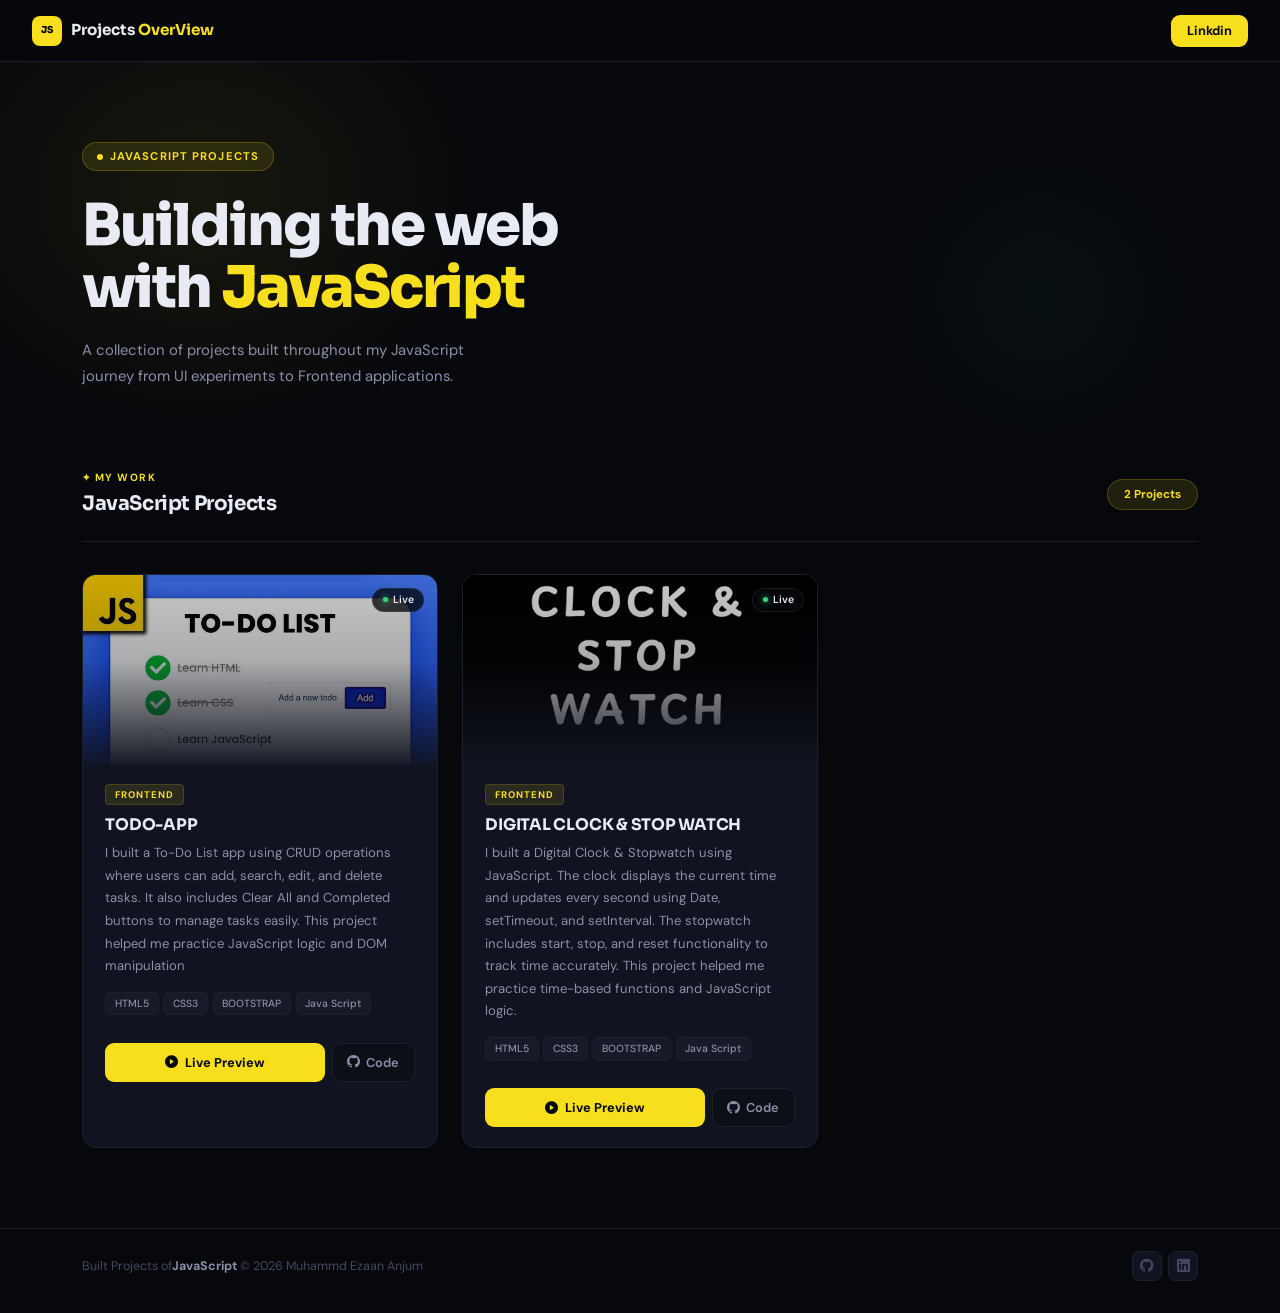
==== index.html @ 2d0cfaaf "first commit" ====
<!DOCTYPE html>
<html lang="en">
<head>
  <meta charset="UTF-8" />
  <meta name="viewport" content="width=device-width, initial-scale=1.0" />
  <title>JS Projects</title>
  <link href="https://cdn.jsdelivr.net/npm/bootstrap@5.3.2/dist/css/bootstrap.min.css" rel="stylesheet" />
  <link href="https://cdn.jsdelivr.net/npm/bootstrap-icons@1.11.3/font/bootstrap-icons.min.css" rel="stylesheet" />
  <link
    href="https://fonts.googleapis.com/css2?family=Sora:wght@400;500;600;700;800&family=DM+Sans:wght@400;500;600&display=swap"
    rel="stylesheet" />
  <link rel="stylesheet" href="./style.css" />
</head>
<body>
  <header class="topbar">
    <div class="topbar-left">
      <a href="#" class="brand">
        <div class="brand-badge">JS</div>
        <div class="brand-name">Projects <span>OverView</span></div>
      </a>
    </div>
    <div class="topbar-right">
      <a href="https://www.linkedin.com/in/muhammad-ezaan-anjum" class="btn-hire">Linkdin</a>
    </div>
  </header>
  <section class="hero-section">
    <div class="container">
      <div class="hero-inner">
        <div class="hero-pill">JavaScript Projects</div>
        <h1 class="hero-title">
          Building the web<br>with <span class="accent">JavaScript</span>
        </h1>
        <p class="hero-sub">
          A collection of projects built throughout my JavaScript journey from UI experiments to Frontend
          applications.
        </p>
      </div>
    </div>
  </section>
  <section class="projects-section">
    <div class="container">
      <div class="sec-head">
        <div>
          <div class="sec-label">✦ My Work</div>
          <div class="sec-title">JavaScript Projects</div>
        </div>
        <span class="count-badge">2 Projects</span>
      </div>
      <div class="row g-4">
        <div class="col-12 col-sm-6 col-lg-4 pcard-col">
          <div class="pcard">
            <div class="thumb">
              <img src="./Displayy/hq720.jpg" alt="E-Commerce" />
              <div class="thumb-fade"></div>
              <div class="thumb-top">
                <span class="badge-status"><span class="dot dot-live"></span>Live</span>
              </div>
            </div>
            <div class="cbody">
              <div class="ctop">
                <span class="ccat">FRONTEND</span>
              </div>
              <div class="ctitle">TODO-APP</div>
              <div class="cdesc">I built a To-Do List app using CRUD operations where users can add, search, edit, and delete tasks. It also includes
              Clear All and Completed buttons to manage tasks easily. This project helped me practice JavaScript logic and DOM
              manipulation</div>
              <div class="ctags">
                <span class="ctag">HTML5</span>
                <span class="ctag">CSS3</span>
                <span class="ctag">BOOTSTRAP</span>
                <span class="ctag">Java Script</span>
              </div>
            </div>
            <div class="cactions">
              <a href="./Project-01-TODO-APP/index.html" class="btn-live"><i class="bi bi-play-circle-fill"></i> Live Preview</a>
              <a href="https://github.com/muhammadezaananjum15/JavaScript-Projects" class="btn-gh"><i class="bi bi-github"></i> Code</a>
            </div>
          </div>
        </div>
        <div class="col-12 col-sm-6 col-lg-4 pcard-col">
          <div class="pcard">
            <div class="thumb">
              <img src="./Displayy/Card2.png" alt="AI Chat" />
              <div class="thumb-fade"></div>
              <div class="thumb-top">
                <span class="badge-status"><span class="dot dot-live"></span>Live</span>
              </div>
            </div>
            <div class="cbody">
              <div class="ctop">
                <span class="ccat">FRONTEND</span>
              </div>
              <div class="ctitle">DIGITAL CLOCK & STOP WATCH</div>
              <div class="cdesc">I built a Digital Clock & Stopwatch using JavaScript. The clock displays the current time and updates every second using
              Date, setTimeout, and setInterval. The stopwatch includes start, stop, and reset functionality to track time accurately.
              This project helped me practice time-based functions and JavaScript logic.
              </div>
              <div class="ctags">
                <span class="ctag">HTML5</span>
                <span class="ctag">CSS3</span>
                                <span class="ctag">BOOTSTRAP</span>
                <span class="ctag">Java Script</span>
              </div>
            </div>
            <div class="cactions">
              <a href="./Project-02-DigitalClock-StopWatch/index.html" class="btn-live"><i class="bi bi-play-circle-fill"></i> Live Preview</a>
              <a href="https://github.com/muhammadezaananjum15/JavaScript-Projects" class="btn-gh"><i class="bi bi-github"></i> Code</a>
            </div>
          </div>
        </div>
      </div>
    </div>
  </section>
  <footer class="site-footer">
    <div class="container">
      <div class="foot-inner">
        <div class="foot-copy">Built Projects of<strong>JavaScript</strong>  © 2026 Muhammd Ezaan Anjum</div>
        <div class="foot-socials">
          <a href="https://github.com/muhammadezaananjum15" target="_blank"><i class="bi bi-github"></i></a>
          <a href="https://www.linkedin.com/in/muhammad-ezaan-anjum" target="_blank"><i class="bi bi-linkedin"></i></a>
        </div>
      </div>
    </div>
  </footer>
</body>
</html>
---- style.css ----
/* ── RESET & TOKENS ── */
*,
*::before,
*::after {
  box-sizing: border-box;
  margin: 0;
  padding: 0;
}

:root {
  --bg: #07080c;
  --surface: #0d0f16;
  --card: #111420;
  --border: #1c1f2e;
  --js: #f7df1e;
  --js-dim: rgba(247, 223, 30, 0.11);
  --green: #34d57e;
  --amber: #f59e0b;
  --text: #e8eaf4;
  --sub: #8b8fa8;
  --muted: #454760;
  --r: 14px;
}

body {
  background: var(--bg);
  color: var(--text);
  font-family: 'DM Sans', sans-serif;
  min-height: 100vh;
  overflow-x: hidden;
}

a {
  text-decoration: none;
}
.topbar {
  position: sticky;
  top: 0;
  z-index: 100;
  height: 62px;
  display: flex;
  align-items: center;
  justify-content: space-between;
  padding: 0 2rem;
  background: rgba(7, 8, 12, 0.92);
  backdrop-filter: blur(18px);
  border-bottom: 1px solid var(--border);
}

.topbar-left {
  display: flex;
  align-items: center;
  gap: 0.85rem;
}

.brand {
  display: flex;
  align-items: center;
  gap: 0.55rem;
}

.brand-badge {
  width: 30px;
  height: 30px;
  background: var(--js);
  border-radius: 8px;
  display: flex;
  align-items: center;
  justify-content: center;
  font-family: 'Sora', sans-serif;
  font-size: 0.6rem;
  font-weight: 800;
  color: #07080c;
}

.brand-name {
  font-family: 'Sora', sans-serif;
  font-weight: 700;
  font-size: 0.95rem;
  color: var(--text);
}

.brand-name span {
  color: var(--js);
}

.topbar-nav {
  display: flex;
  align-items: center;
  gap: 0.15rem;
}

.topbar-nav a {
  font-size: 0.85rem;
  font-weight: 500;
  color: var(--sub);
  padding: 0.4rem 0.8rem;
  border-radius: 8px;
  transition:
    background 0.2s,
    color 0.2s;
}

.topbar-nav a:hover {
  color: var(--text);
  background: var(--card);
}

.topbar-nav a.active {
  color: var(--text);
}

.btn-hire {
  background: var(--js);
  color: #07080c;
  font-weight: 700;
  font-size: 0.8rem;
  padding: 0.44rem 1rem;
  border-radius: 9px;
  transition:
    filter 0.2s,
    transform 0.2s;
  white-space: nowrap;
}

.btn-hire:hover {
  filter: brightness(1.1);
  transform: translateY(-1px);
  color: #07080c;
}

.hero-section {
  position: relative;
  overflow: hidden;
  padding: 5rem 0 4rem;
}

.hero-section::before {
  content: '';
  position: absolute;
  width: 600px;
  height: 500px;
  background: radial-gradient(ellipse, rgba(247, 223, 30, 0.07) 0%, transparent 70%);
  top: -120px;
  left: -100px;
  pointer-events: none;
}

.hero-section::after {
  content: '';
  position: absolute;
  width: 350px;
  height: 350px;
  background: radial-gradient(ellipse, rgba(52, 213, 126, 0.04) 0%, transparent 70%);
  top: 60px;
  right: 5%;
  pointer-events: none;
}

.hero-inner {
  position: relative;
  z-index: 1;
}

.hero-pill {
  display: inline-flex;
  align-items: center;
  gap: 0.45rem;
  background: var(--js-dim);
  border: 1px solid rgba(247, 223, 30, 0.22);
  color: var(--js);
  font-size: 0.7rem;
  font-weight: 700;
  letter-spacing: 0.1em;
  text-transform: uppercase;
  padding: 0.32rem 0.85rem;
  border-radius: 50px;
  margin-bottom: 1.5rem;
}

.hero-pill::before {
  content: '';
  width: 6px;
  height: 6px;
  border-radius: 50%;
  background: var(--js);
  animation: pulse 2s infinite;
}

@keyframes pulse {
  0%,
  100% {
    opacity: 1;
  }

  50% {
    opacity: 0.25;
  }
}

.hero-title {
  font-family: 'Sora', sans-serif;
  font-weight: 800;
  font-size: clamp(2.2rem, 5vw, 3.6rem);
  line-height: 1.08;
  letter-spacing: -0.035em;
  color: var(--text);
  max-width: 560px;
}

.hero-title .accent {
  color: var(--js);
}

.hero-sub {
  font-size: 0.93rem;
  color: var(--sub);
  line-height: 1.78;
  max-width: 420px;
  margin-top: 1.1rem;
}

.hero-stats {
  display: flex;
  flex-wrap: wrap;
  gap: 2rem;
  margin-top: 2.8rem;
  padding-top: 2.4rem;
  border-top: 1px solid var(--border);
}

.stat-num {
  font-family: 'Sora', sans-serif;
  font-size: 1.75rem;
  font-weight: 800;
  color: var(--text);
  line-height: 1;
}

.stat-num em {
  font-style: normal;
  color: var(--js);
}

.stat-lbl {
  font-size: 0.7rem;
  color: var(--muted);
  margin-top: 0.28rem;
  font-weight: 500;
}

.projects-section {
  padding-bottom: 5rem;
}

.sec-head {
  display: flex;
  align-items: center;
  justify-content: space-between;
  flex-wrap: wrap;
  gap: 1rem;
  padding-bottom: 1.4rem;
  border-bottom: 1px solid var(--border);
  margin-bottom: 2rem;
}

.sec-label {
  font-size: 0.65rem;
  font-weight: 700;
  letter-spacing: 0.14em;
  text-transform: uppercase;
  color: var(--js);
  margin-bottom: 0.2rem;
}

.sec-title {
  font-family: 'Sora', sans-serif;
  font-size: 1.25rem;
  font-weight: 700;
  color: var(--text);
  letter-spacing: -0.02em;
}

.count-badge {
  background: var(--js-dim);
  border: 1px solid rgba(247, 223, 30, 0.2);
  color: var(--js);
  font-size: 0.72rem;
  font-weight: 700;
  padding: 0.35rem 1rem;
  border-radius: 50px;
}

.pcard {
  background: var(--card);
  border: 1px solid var(--border);
  border-radius: var(--r);
  overflow: hidden;
  display: flex;
  flex-direction: column;
  height: 100%;
  transition:
    transform 0.3s ease,
    border-color 0.3s,
    box-shadow 0.3s;
}

.pcard:hover {
  transform: translateY(-6px);
  border-color: rgba(247, 223, 30, 0.2);
  box-shadow:
    0 20px 55px rgba(0, 0, 0, 0.5),
    0 0 0 1px rgba(247, 223, 30, 0.06);
}

.thumb {
  position: relative;
  height: 190px;
  overflow: hidden;
  flex-shrink: 0;
  background: #0c0d14;
}

.thumb img {
  width: 100%;
  height: 100%;
  object-fit: cover;
  display: block;
  transition: transform 0.45s ease;
  filter: brightness(0.78) saturate(1.1);
}

.pcard:hover .thumb img {
  transform: scale(1.06);
  filter: brightness(0.9) saturate(1.2);
}

.thumb-fade {
  position: absolute;
  inset: 0;
  background: linear-gradient(
    to top,
    rgba(17, 20, 32, 0.96) 0%,
    rgba(17, 20, 32, 0.15) 55%,
    transparent 100%
  );
}

.thumb-top {
  position: absolute;
  top: 0.8rem;
  right: 0.8rem;
  display: flex;
  flex-direction: column;
  align-items: flex-end;
  gap: 0.35rem;
  z-index: 2;
}

.badge-feat {
  background: var(--js);
  color: #07080c;
  font-size: 0.56rem;
  font-weight: 800;
  letter-spacing: 0.05em;
  text-transform: uppercase;
  padding: 0.2rem 0.6rem;
  border-radius: 50px;
}

.badge-status {
  display: flex;
  align-items: center;
  gap: 0.32rem;
  background: rgba(7, 8, 12, 0.78);
  border: 1px solid rgba(255, 255, 255, 0.07);
  padding: 0.2rem 0.6rem;
  border-radius: 50px;
  font-size: 0.65rem;
  font-weight: 600;
  color: var(--text);
}

.dot {
  width: 5px;
  height: 5px;
  border-radius: 50%;
}

.dot-live {
  background: var(--green);
  box-shadow: 0 0 6px var(--green);
  animation: pulse 2s infinite;
}

.dot-wip {
  background: var(--amber);
  box-shadow: 0 0 6px var(--amber);
}

.thumb-num {
  position: absolute;
  bottom: 0.8rem;
  left: 1rem;
  font-family: 'Sora', sans-serif;
  font-size: 0.65rem;
  font-weight: 600;
  color: rgba(255, 255, 255, 0.25);
  z-index: 2;
}

.cbody {
  padding: 1.2rem 1.4rem 0.9rem;
  display: flex;
  flex-direction: column;
}

.ctop {
  display: flex;
  align-items: center;
  justify-content: space-between;
  margin-bottom: 0.55rem;
}

.ccat {
  font-size: 0.6rem;
  font-weight: 700;
  letter-spacing: 0.1em;
  text-transform: uppercase;
  color: var(--js);
  background: var(--js-dim);
  border: 1px solid rgba(247, 223, 30, 0.14);
  padding: 0.15rem 0.55rem;
  border-radius: 4px;
}

.cnum {
  font-family: 'Sora', sans-serif;
  font-size: 0.7rem;
  font-weight: 600;
  color: var(--muted);
}

.ctitle {
  font-family: 'Sora', sans-serif;
  font-size: 1rem;
  font-weight: 700;
  color: var(--text);
  line-height: 1.35;
  letter-spacing: -0.015em;
  margin-bottom: 0.4rem;
}

.cdesc {
  font-size: 0.82rem;
  color: var(--sub);
  line-height: 1.72;
  flex: 1;
}

.ctags {
  display: flex;
  flex-wrap: wrap;
  gap: 0.28rem;
  margin-top: 0.9rem;
}

.ctag {
  background: rgba(255, 255, 255, 0.03);
  border: 1px solid var(--border);
  color: var(--sub);
  font-size: 0.65rem;
  font-weight: 500;
  padding: 0.18rem 0.55rem;
  border-radius: 5px;
  transition: border-color 0.2s;
}

.pcard:hover .ctag {
  border-color: #2a2d42;
}

.cactions {
  padding: 0.8rem 1.4rem 1.2rem;
  display: grid;
  grid-template-columns: 1fr auto;
  gap: 0.45rem;
}

.btn-live {
  background: var(--js);
  color: #07080c;
  font-weight: 700;
  font-size: 0.8rem;
  padding: 0.58rem 0.9rem;
  border-radius: 9px;
  display: flex;
  align-items: center;
  justify-content: center;
  gap: 0.38rem;
  transition:
    filter 0.2s,
    transform 0.2s;
}

.btn-live:hover {
  filter: brightness(1.1);
  transform: translateY(-1px);
  color: #07080c;
}

.btn-gh {
  background: var(--surface);
  border: 1px solid var(--border);
  color: var(--sub);
  font-weight: 600;
  font-size: 0.8rem;
  padding: 0.58rem 0.9rem;
  border-radius: 9px;
  display: flex;
  align-items: center;
  justify-content: center;
  gap: 0.38rem;
  transition:
    border-color 0.2s,
    color 0.2s,
    transform 0.2s;
  white-space: nowrap;
}

.btn-gh:hover {
  border-color: #2a2d42;
  color: var(--text);
  transform: translateY(-1px);
}

.site-footer {
  border-top: 1px solid var(--border);
  padding: 1.4rem 0 2rem;
}

.foot-inner {
  display: flex;
  align-items: center;
  justify-content: space-between;
  flex-wrap: wrap;
  gap: 1rem;
}

.foot-copy {
  font-size: 0.78rem;
  color: var(--muted);
}

.foot-copy strong {
  color: var(--sub);
}

.foot-socials {
  display: flex;
  gap: 0.4rem;
}

.foot-socials a {
  width: 30px;
  height: 30px;
  border-radius: 7px;
  background: var(--card);
  border: 1px solid var(--border);
  display: flex;
  align-items: center;
  justify-content: center;
  color: var(--muted);
  font-size: 0.84rem;
  transition:
    color 0.2s,
    border-color 0.2s,
    background 0.2s;
}

.foot-socials a:hover {
  color: var(--js);
  border-color: rgba(247, 223, 30, 0.2);
  background: var(--js-dim);
}

.pcard-col {
  opacity: 0;
  animation: slideUp 0.5s ease forwards;
}

.pcard-col:nth-child(1) {
  animation-delay: 0.05s;
}

.pcard-col:nth-child(2) {
  animation-delay: 0.12s;
}

.pcard-col:nth-child(3) {
  animation-delay: 0.19s;
}

.pcard-col:nth-child(4) {
  animation-delay: 0.26s;
}

.pcard-col:nth-child(5) {
  animation-delay: 0.33s;
}

.pcard-col:nth-child(6) {
  animation-delay: 0.4s;
}

@keyframes slideUp {
  from {
    opacity: 0;
    transform: translateY(22px);
  }

  to {
    opacity: 1;
    transform: translateY(0);
  }
}
@media (max-width: 768px) {
  .topbar-nav {
    display: none;
  }

  .topbar-right {
    display: none;
  }

  .topbar {
    padding: 0 1rem;
  }

  .hero-section {
    padding: 3rem 0 2.5rem;
  }

  .hero-title {
    font-size: 1.9rem;
  }

  .hero-stats {
    gap: 1.5rem;
  }

  .projects-section {
    padding-bottom: 3.5rem;
  }
}

@media (max-width: 480px) {
  .hero-stats {
    gap: 1.2rem;
  }

  .stat-num {
    font-size: 1.5rem;
  }
  .cactions {
    grid-template-columns: 1fr;
  }
  .btn-gh {
    justify-content: center;
  }
}
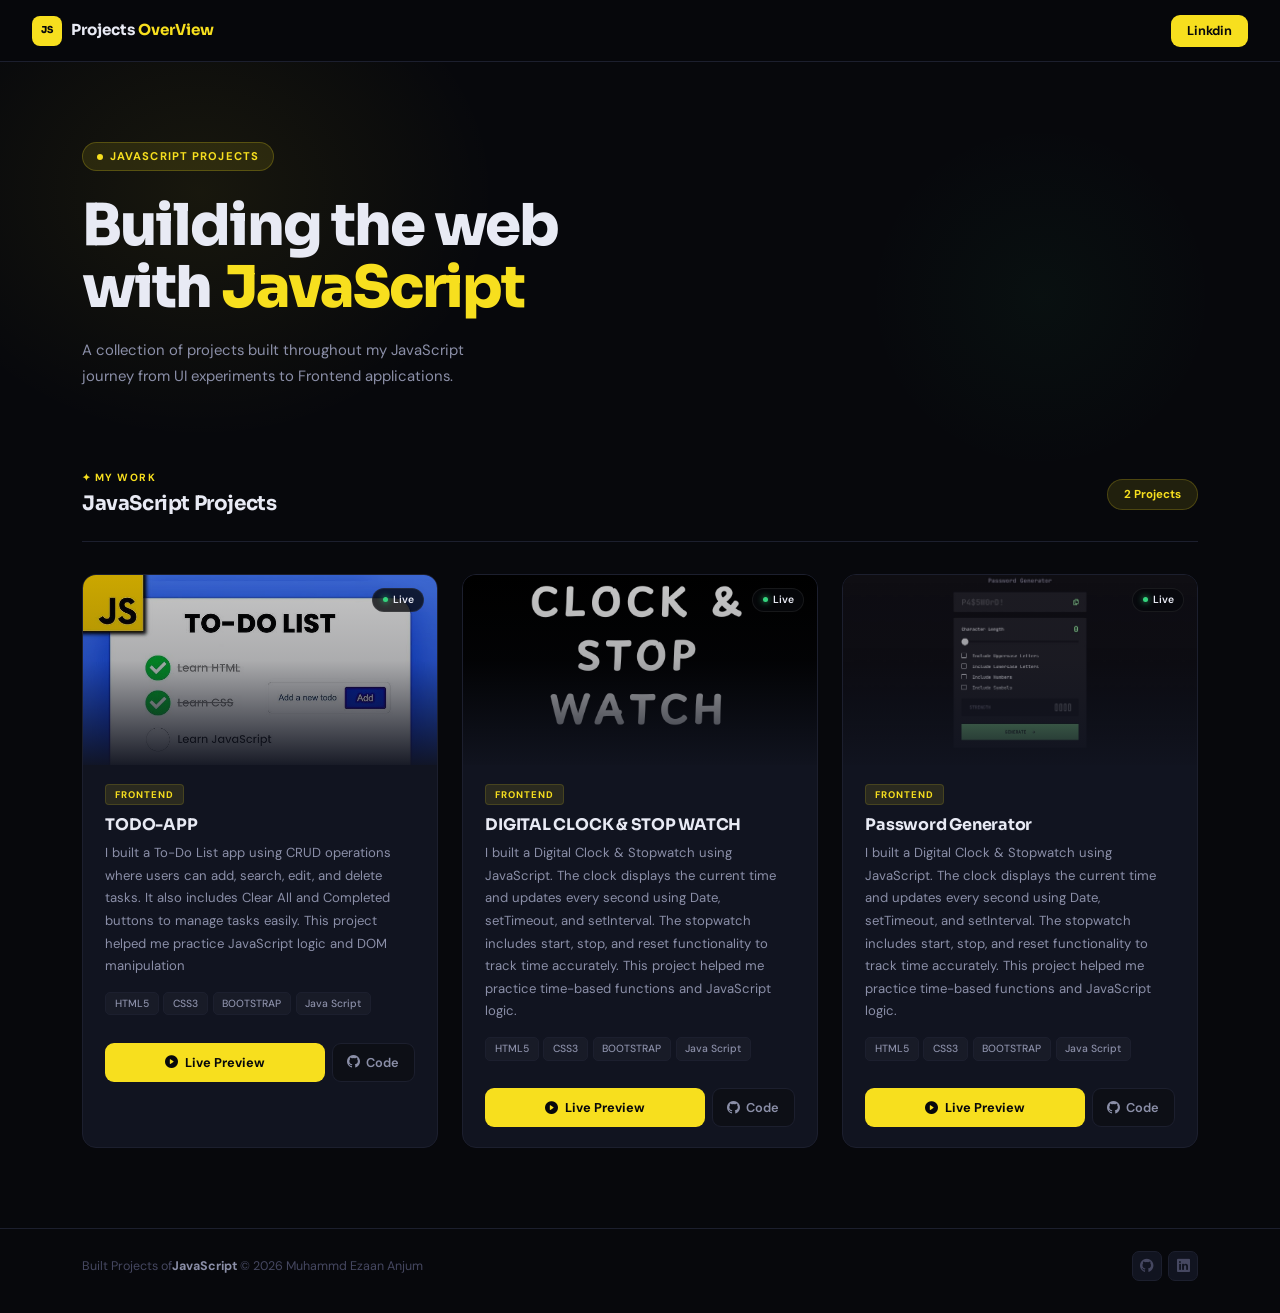
==== commit 63bbca58: "Project 3" ====
--- a/index.html
+++ b/index.html
@@ -77,10 +77,46 @@
             </div>
           </div>
         </div>
+                <div class="col-12 col-sm-6 col-lg-4 pcard-col">
+                  <div class="pcard">
+                    <div class="thumb">
+              <img src="./Displayy/Card2.png" alt="AI Chat" />
+                      <div class="thumb-fade"></div>
+                      <div class="thumb-top">
+                        <span class="badge-status"><span class="dot dot-live"></span>Live</span>
+                      </div>
+                    </div>
+                    <div class="cbody">
+                      <div class="ctop">
+                        <span class="ccat">FRONTEND</span>
+                      </div>
+                                  <div class="ctitle">DIGITAL CLOCK & STOP WATCH</div>
+              <div class="cdesc">I built a Digital Clock & Stopwatch using JavaScript. The clock displays the current time and updates
+                every second using
+                Date, setTimeout, and setInterval. The stopwatch includes start, stop, and reset functionality to track time
+                accurately.
+                This project helped me practice time-based functions and JavaScript logic.
+              </div>
+              <div class="ctags">
+                <span class="ctag">HTML5</span>
+                <span class="ctag">CSS3</span>
+                <span class="ctag">BOOTSTRAP</span>
+                <span class="ctag">Java Script</span>
+              </div>
+              </div>
+              <div class="cactions">
+                <a href="./Project-02-DigitalClock-StopWatch/index.html" class="btn-live"><i class="bi bi-play-circle-fill"></i> Live
+                  Preview</a>
+                <a href="https://github.com/muhammadezaananjum15/JavaScript-Projects" class="btn-gh"><i class="bi bi-github"></i>
+                  Code</a>
+                    </div>
+                  </div>
+                </div>
+
         <div class="col-12 col-sm-6 col-lg-4 pcard-col">
           <div class="pcard">
             <div class="thumb">
-              <img src="./Displayy/Card2.png" alt="AI Chat" />
+              <img src="./Displayy/Project-03.jpg" alt="AI Chat" />
               <div class="thumb-fade"></div>
               <div class="thumb-top">
                 <span class="badge-status"><span class="dot dot-live"></span>Live</span>
@@ -90,7 +126,7 @@
               <div class="ctop">
                 <span class="ccat">FRONTEND</span>
               </div>
-              <div class="ctitle">DIGITAL CLOCK & STOP WATCH</div>
+              <div class="ctitle">Password Generator</div>
               <div class="cdesc">I built a Digital Clock & Stopwatch using JavaScript. The clock displays the current time and updates every second using
               Date, setTimeout, and setInterval. The stopwatch includes start, stop, and reset functionality to track time accurately.
               This project helped me practice time-based functions and JavaScript logic.
@@ -103,7 +139,7 @@
               </div>
             </div>
             <div class="cactions">
-              <a href="./Project-02-DigitalClock-StopWatch/index.html" class="btn-live"><i class="bi bi-play-circle-fill"></i> Live Preview</a>
+              <a href="./Project-03-PasswordGenerator/index.html" class="btn-live"><i class="bi bi-play-circle-fill"></i> Live Preview</a>
               <a href="https://github.com/muhammadezaananjum15/JavaScript-Projects" class="btn-gh"><i class="bi bi-github"></i> Code</a>
             </div>
           </div>
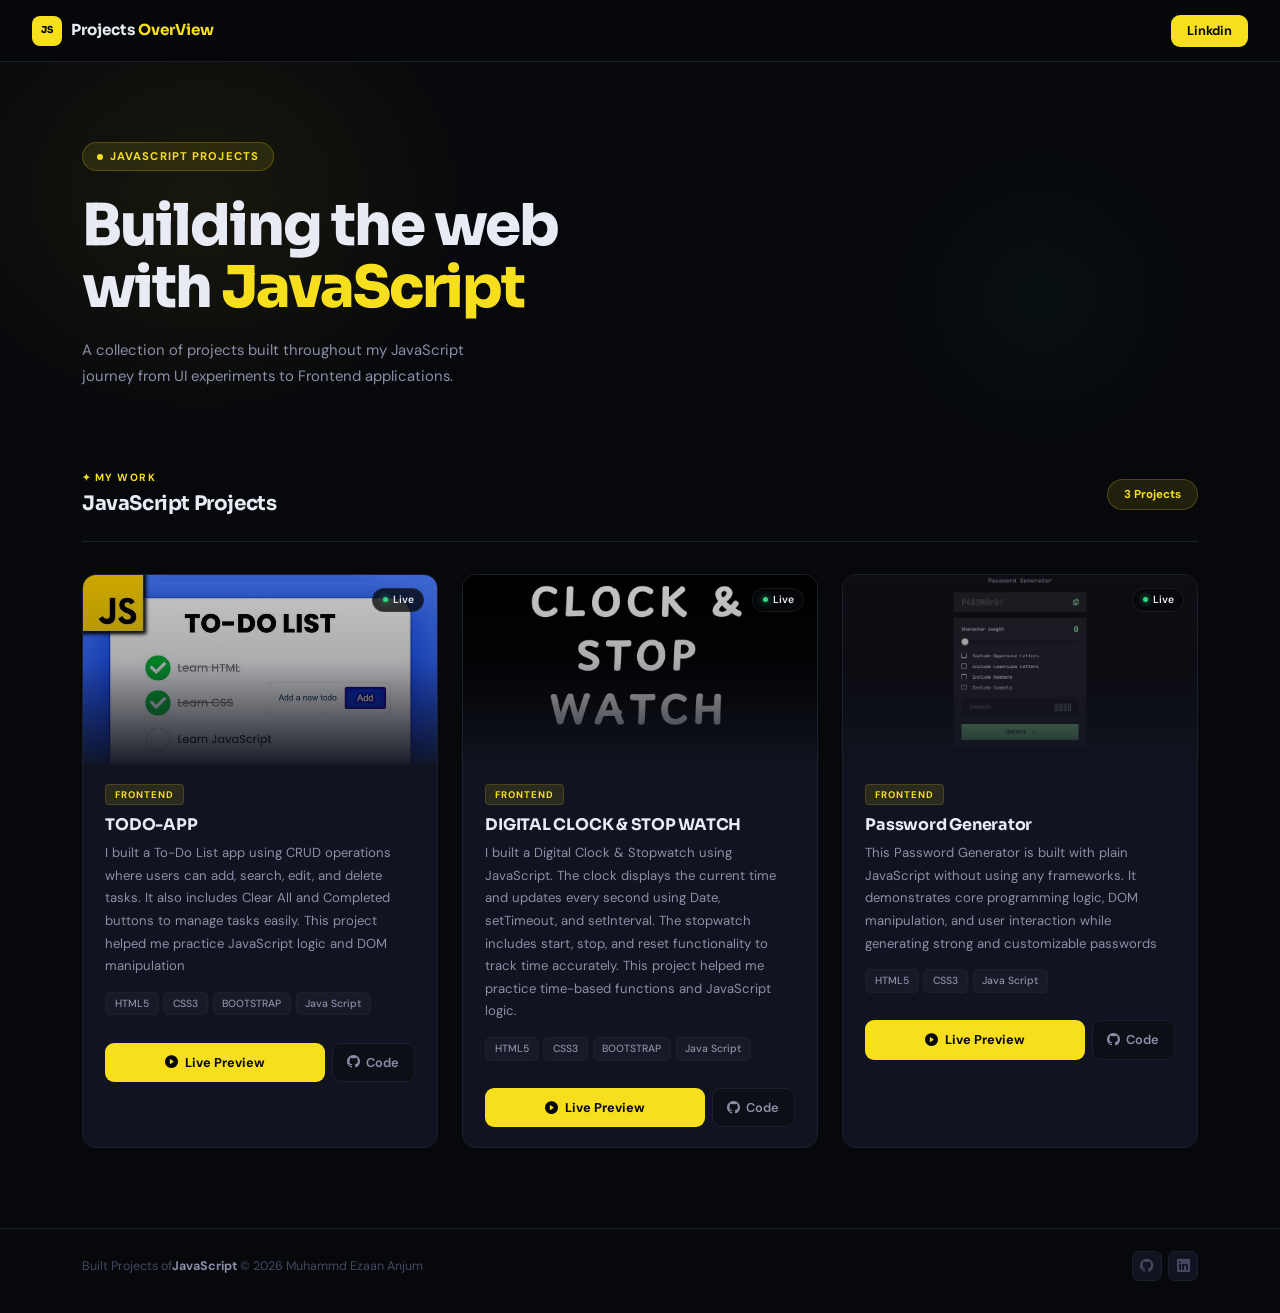
==== commit ef73671f: "Fixing some error" ====
--- a/index.html
+++ b/index.html
@@ -1,5 +1,6 @@
 <!DOCTYPE html>
 <html lang="en">
+
 <head>
   <meta charset="UTF-8" />
   <meta name="viewport" content="width=device-width, initial-scale=1.0" />
@@ -11,6 +12,7 @@
     rel="stylesheet" />
   <link rel="stylesheet" href="./style.css" />
 </head>
+
 <body>
   <header class="topbar">
     <div class="topbar-left">
@@ -44,7 +46,7 @@
           <div class="sec-label">✦ My Work</div>
           <div class="sec-title">JavaScript Projects</div>
         </div>
-        <span class="count-badge">2 Projects</span>
+        <span class="count-badge">3 Projects</span>
       </div>
       <div class="row g-4">
         <div class="col-12 col-sm-6 col-lg-4 pcard-col">
@@ -61,9 +63,11 @@
                 <span class="ccat">FRONTEND</span>
               </div>
               <div class="ctitle">TODO-APP</div>
-              <div class="cdesc">I built a To-Do List app using CRUD operations where users can add, search, edit, and delete tasks. It also includes
-              Clear All and Completed buttons to manage tasks easily. This project helped me practice JavaScript logic and DOM
-              manipulation</div>
+              <div class="cdesc">I built a To-Do List app using CRUD operations where users can add, search, edit, and
+                delete tasks. It also includes
+                Clear All and Completed buttons to manage tasks easily. This project helped me practice JavaScript logic
+                and DOM
+                manipulation</div>
               <div class="ctags">
                 <span class="ctag">HTML5</span>
                 <span class="ctag">CSS3</span>
@@ -72,28 +76,32 @@
               </div>
             </div>
             <div class="cactions">
-              <a href="./Project-01-TODO-APP/index.html" class="btn-live"><i class="bi bi-play-circle-fill"></i> Live Preview</a>
-              <a href="https://github.com/muhammadezaananjum15/JavaScript-Projects" class="btn-gh"><i class="bi bi-github"></i> Code</a>
+              <a href="./Project-01-TODO-APP/index.html" class="btn-live"><i class="bi bi-play-circle-fill"></i> Live
+                Preview</a>
+              <a href="https://github.com/muhammadezaananjum15/JavaScript-Projects" class="btn-gh"><i
+                  class="bi bi-github"></i> Code</a>
             </div>
           </div>
         </div>
-                <div class="col-12 col-sm-6 col-lg-4 pcard-col">
-                  <div class="pcard">
-                    <div class="thumb">
+        <div class="col-12 col-sm-6 col-lg-4 pcard-col">
+          <div class="pcard">
+            <div class="thumb">
               <img src="./Displayy/Card2.png" alt="AI Chat" />
-                      <div class="thumb-fade"></div>
-                      <div class="thumb-top">
-                        <span class="badge-status"><span class="dot dot-live"></span>Live</span>
-                      </div>
-                    </div>
-                    <div class="cbody">
-                      <div class="ctop">
-                        <span class="ccat">FRONTEND</span>
-                      </div>
-                                  <div class="ctitle">DIGITAL CLOCK & STOP WATCH</div>
-              <div class="cdesc">I built a Digital Clock & Stopwatch using JavaScript. The clock displays the current time and updates
+              <div class="thumb-fade"></div>
+              <div class="thumb-top">
+                <span class="badge-status"><span class="dot dot-live"></span>Live</span>
+              </div>
+            </div>
+            <div class="cbody">
+              <div class="ctop">
+                <span class="ccat">FRONTEND</span>
+              </div>
+              <div class="ctitle">DIGITAL CLOCK & STOP WATCH</div>
+              <div class="cdesc">I built a Digital Clock & Stopwatch using JavaScript. The clock displays the current
+                time and updates
                 every second using
-                Date, setTimeout, and setInterval. The stopwatch includes start, stop, and reset functionality to track time
+                Date, setTimeout, and setInterval. The stopwatch includes start, stop, and reset functionality to track
+                time
                 accurately.
                 This project helped me practice time-based functions and JavaScript logic.
               </div>
@@ -103,15 +111,17 @@
                 <span class="ctag">BOOTSTRAP</span>
                 <span class="ctag">Java Script</span>
               </div>
-              </div>
-              <div class="cactions">
-                <a href="./Project-02-DigitalClock-StopWatch/index.html" class="btn-live"><i class="bi bi-play-circle-fill"></i> Live
-                  Preview</a>
-                <a href="https://github.com/muhammadezaananjum15/JavaScript-Projects" class="btn-gh"><i class="bi bi-github"></i>
-                  Code</a>
-                    </div>
-                  </div>
-                </div>
+            </div>
+            <div class="cactions">
+              <a href="./Project-02-DigitalClock-StopWatch/index.html" class="btn-live"><i
+                  class="bi bi-play-circle-fill"></i> Live
+                Preview</a>
+              <a href="https://github.com/muhammadezaananjum15/JavaScript-Projects" class="btn-gh"><i
+                  class="bi bi-github"></i>
+                Code</a>
+            </div>
+          </div>
+        </div>
 
         <div class="col-12 col-sm-6 col-lg-4 pcard-col">
           <div class="pcard">
@@ -127,20 +137,21 @@
                 <span class="ccat">FRONTEND</span>
               </div>
               <div class="ctitle">Password Generator</div>
-              <div class="cdesc">I built a Digital Clock & Stopwatch using JavaScript. The clock displays the current time and updates every second using
-              Date, setTimeout, and setInterval. The stopwatch includes start, stop, and reset functionality to track time accurately.
-              This project helped me practice time-based functions and JavaScript logic.
+              <div class="cdesc">This Password Generator is built with plain JavaScript without using any frameworks. It
+                demonstrates core programming
+                logic, DOM manipulation, and user interaction while generating strong and customizable passwords
               </div>
               <div class="ctags">
                 <span class="ctag">HTML5</span>
                 <span class="ctag">CSS3</span>
-                                <span class="ctag">BOOTSTRAP</span>
                 <span class="ctag">Java Script</span>
               </div>
             </div>
             <div class="cactions">
-              <a href="./Project-03-PasswordGenerator/index.html" class="btn-live"><i class="bi bi-play-circle-fill"></i> Live Preview</a>
-              <a href="https://github.com/muhammadezaananjum15/JavaScript-Projects" class="btn-gh"><i class="bi bi-github"></i> Code</a>
+              <a href="./Project-03-PasswordGenerator/index.html" class="btn-live"><i
+                  class="bi bi-play-circle-fill"></i> Live Preview</a>
+              <a href="https://github.com/muhammadezaananjum15/JavaScript-Projects" class="btn-gh"><i
+                  class="bi bi-github"></i> Code</a>
             </div>
           </div>
         </div>
@@ -150,7 +161,7 @@
   <footer class="site-footer">
     <div class="container">
       <div class="foot-inner">
-        <div class="foot-copy">Built Projects of<strong>JavaScript</strong>  © 2026 Muhammd Ezaan Anjum</div>
+        <div class="foot-copy">Built Projects of<strong>JavaScript</strong> © 2026 Muhammd Ezaan Anjum</div>
         <div class="foot-socials">
           <a href="https://github.com/muhammadezaananjum15" target="_blank"><i class="bi bi-github"></i></a>
           <a href="https://www.linkedin.com/in/muhammad-ezaan-anjum" target="_blank"><i class="bi bi-linkedin"></i></a>
@@ -159,4 +170,5 @@
     </div>
   </footer>
 </body>
+
 </html>
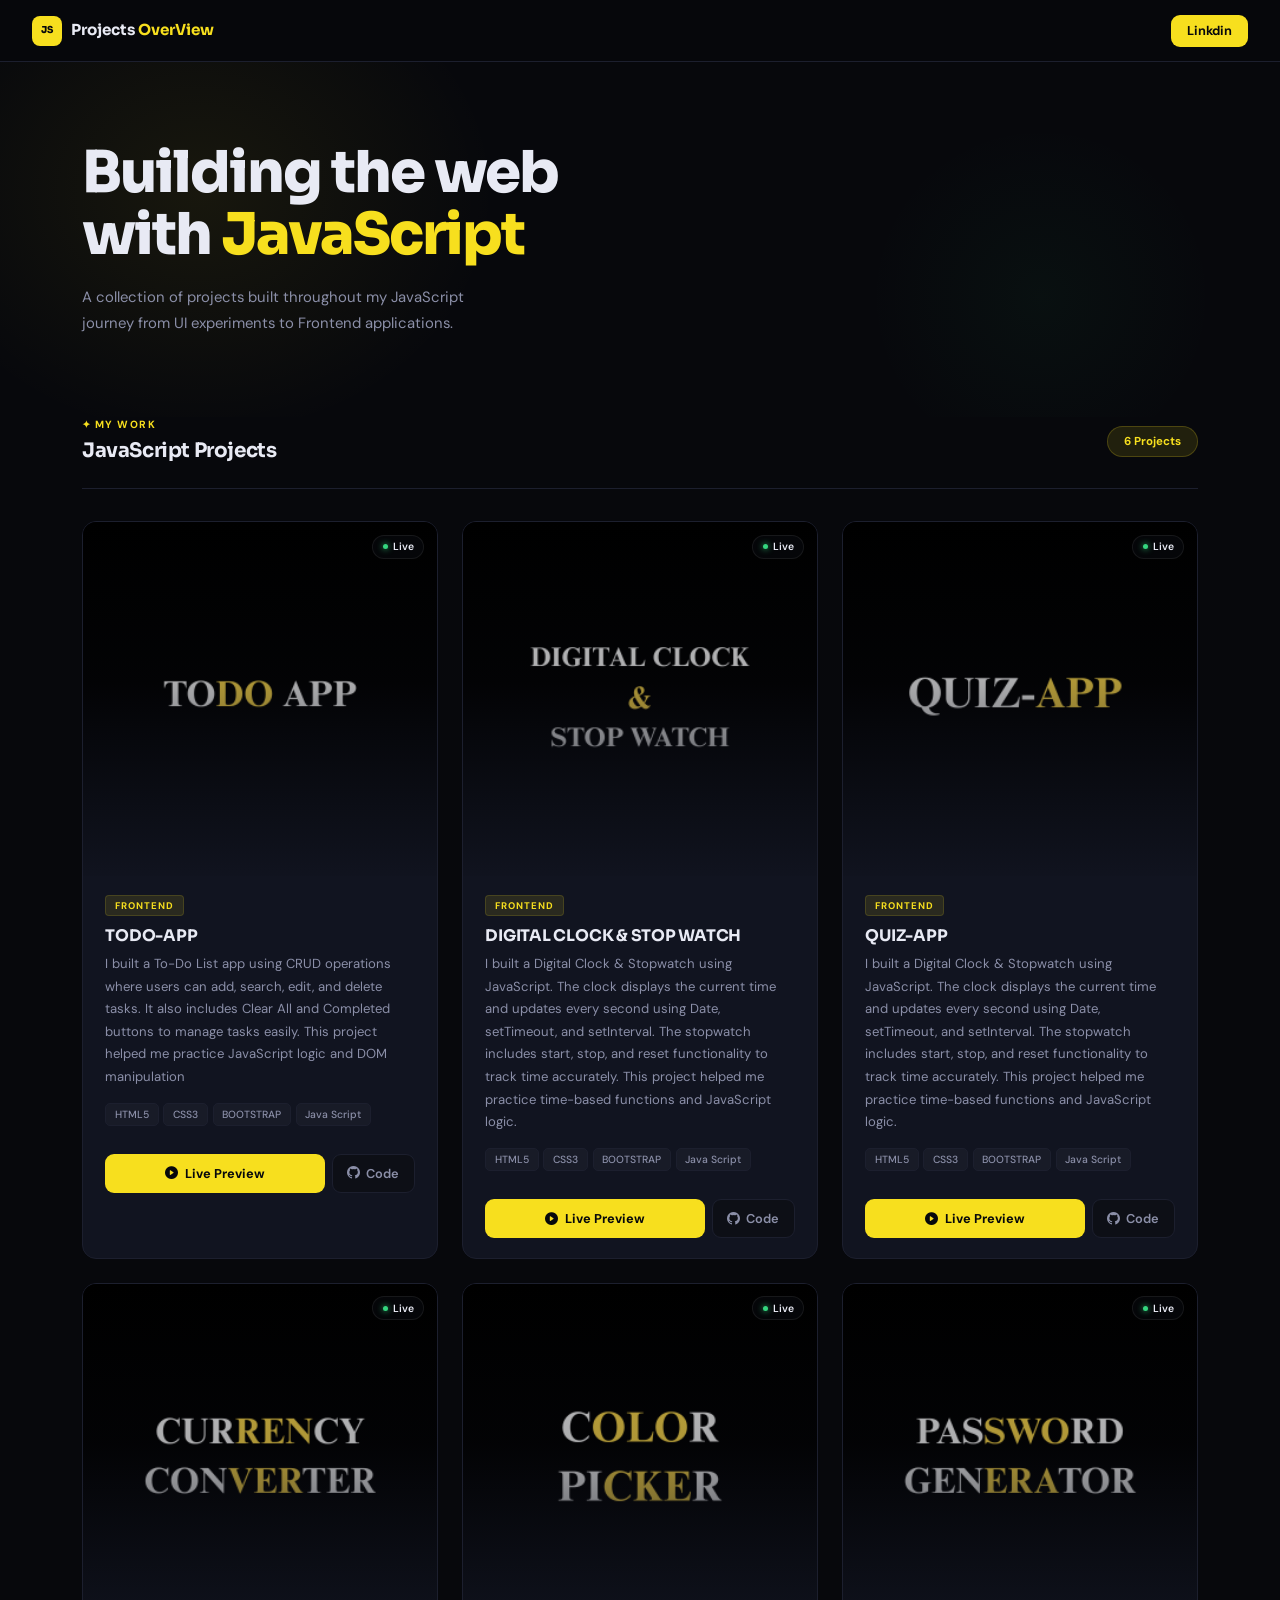
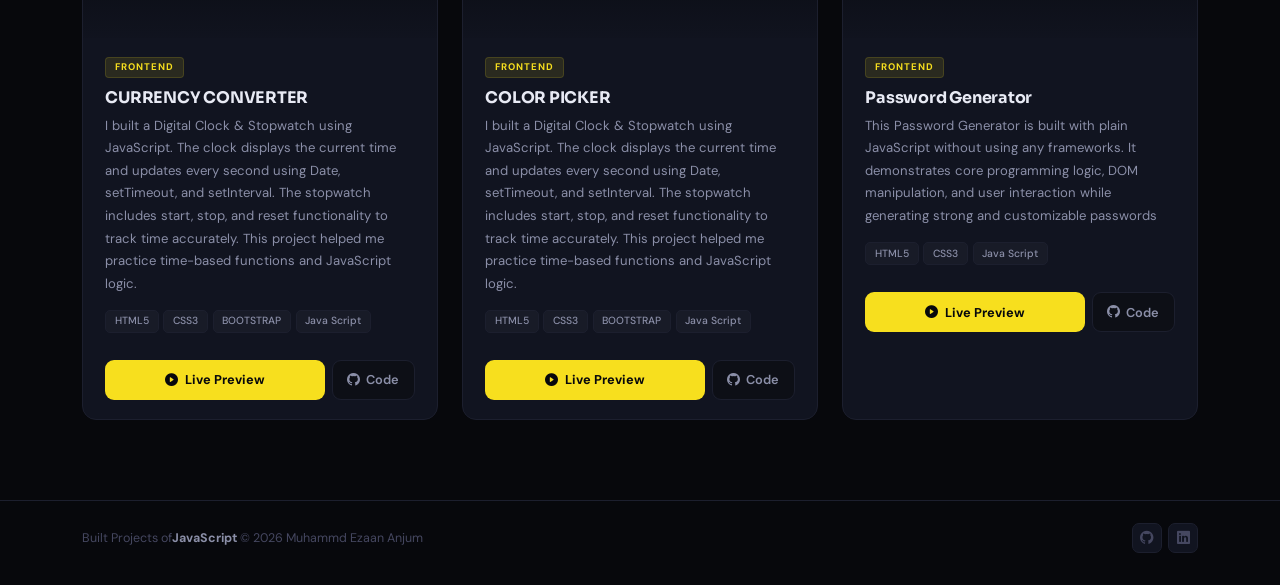
==== commit 131d4c31: "Add Project : 4 , 5 , 6" ====
--- a/index.html
+++ b/index.html
@@ -28,7 +28,6 @@
   <section class="hero-section">
     <div class="container">
       <div class="hero-inner">
-        <div class="hero-pill">JavaScript Projects</div>
         <h1 class="hero-title">
           Building the web<br>with <span class="accent">JavaScript</span>
         </h1>
@@ -46,13 +45,13 @@
           <div class="sec-label">✦ My Work</div>
           <div class="sec-title">JavaScript Projects</div>
         </div>
-        <span class="count-badge">3 Projects</span>
+        <span class="count-badge">6 Projects</span>
       </div>
       <div class="row g-4">
         <div class="col-12 col-sm-6 col-lg-4 pcard-col">
           <div class="pcard">
             <div class="thumb">
-              <img src="./Displayy/hq720.jpg" alt="E-Commerce" />
+              <img src="./Displayy/TODO APP.png" alt="E-Commerce" />
               <div class="thumb-fade"></div>
               <div class="thumb-top">
                 <span class="badge-status"><span class="dot dot-live"></span>Live</span>
@@ -83,10 +82,124 @@
             </div>
           </div>
         </div>
+          <div class="col-12 col-sm-6 col-lg-4 pcard-col">
+            <div class="pcard">
+              <div class="thumb">
+                <img src="./Displayy/Clock.png" alt="AI Chat" />
+                <div class="thumb-fade"></div>
+                <div class="thumb-top">
+                  <span class="badge-status"><span class="dot dot-live"></span>Live</span>
+                </div>
+              </div>
+              <div class="cbody">
+                <div class="ctop">
+                  <span class="ccat">FRONTEND</span>
+                </div>
+                <div class="ctitle">DIGITAL CLOCK & STOP WATCH</div>
+                <div class="cdesc">I built a Digital Clock & Stopwatch using JavaScript. The clock displays the current
+                  time and updates
+                  every second using
+                  Date, setTimeout, and setInterval. The stopwatch includes start, stop, and reset functionality to track
+                  time
+                  accurately.
+                  This project helped me practice time-based functions and JavaScript logic.
+                </div>
+                <div class="ctags">
+                  <span class="ctag">HTML5</span>
+                  <span class="ctag">CSS3</span>
+                  <span class="ctag">BOOTSTRAP</span>
+                  <span class="ctag">Java Script</span>
+                </div>
+              </div>
+              <div class="cactions">
+                <a href="./Project-02-DigitalClock-StopWatch/index.html" class="btn-live"><i class="bi bi-play-circle-fill"></i>
+                  Live
+                  Preview</a>
+                <a href="https://github.com/muhammadezaananjum15/JavaScript-Projects" class="btn-gh"><i class="bi bi-github"></i>
+                  Code</a>
+              </div>
+            </div>
+          </div>
+            <div class="col-12 col-sm-6 col-lg-4 pcard-col">
+              <div class="pcard">
+                <div class="thumb">
+                  <img src="./Displayy/QUIZ-APP.png" alt="AI Chat" />
+                  <div class="thumb-fade"></div>
+                  <div class="thumb-top">
+                    <span class="badge-status"><span class="dot dot-live"></span>Live</span>
+                  </div>
+                </div>
+                <div class="cbody">
+                  <div class="ctop">
+                    <span class="ccat">FRONTEND</span>
+                  </div>
+                  <div class="ctitle">QUIZ-APP</div>
+                  <div class="cdesc">I built a Digital Clock & Stopwatch using JavaScript. The clock displays the current
+                    time and updates
+                    every second using
+                    Date, setTimeout, and setInterval. The stopwatch includes start, stop, and reset functionality to track
+                    time
+                    accurately.
+                    This project helped me practice time-based functions and JavaScript logic.
+                  </div>
+                  <div class="ctags">
+                    <span class="ctag">HTML5</span>
+                    <span class="ctag">CSS3</span>
+                    <span class="ctag">BOOTSTRAP</span>
+                    <span class="ctag">Java Script</span>
+                  </div>
+                </div>
+                <div class="cactions">
+                  <a href="./Project-04-QuizApp/index.html" class="btn-live"><i class="bi bi-play-circle-fill"></i>
+                    Live
+                    Preview</a>
+                  <a href="https://github.com/muhammadezaananjum15/JavaScript-Projects" class="btn-gh"><i class="bi bi-github"></i>
+                    Code</a>
+                </div>
+              </div>
+            </div>
+              <div class="col-12 col-sm-6 col-lg-4 pcard-col">
+                <div class="pcard">
+                  <div class="thumb">
+                    <img src="./Displayy/CURRENCY CONVERTER.png" alt="AI Chat" />
+                    <div class="thumb-fade"></div>
+                    <div class="thumb-top">
+                      <span class="badge-status"><span class="dot dot-live"></span>Live</span>
+                    </div>
+                  </div>
+                  <div class="cbody">
+                    <div class="ctop">
+                      <span class="ccat">FRONTEND</span>
+                    </div>
+                    <div class="ctitle">CURRENCY CONVERTER</div>
+                    <div class="cdesc">I built a Digital Clock & Stopwatch using JavaScript. The clock displays the current
+                      time and updates
+                      every second using
+                      Date, setTimeout, and setInterval. The stopwatch includes start, stop, and reset functionality to track
+                      time
+                      accurately.
+                      This project helped me practice time-based functions and JavaScript logic.
+                    </div>
+                    <div class="ctags">
+                      <span class="ctag">HTML5</span>
+                      <span class="ctag">CSS3</span>
+                      <span class="ctag">BOOTSTRAP</span>
+                      <span class="ctag">Java Script</span>
+                    </div>
+                  </div>
+                  <div class="cactions">
+                    <a href="./Project-05-Currency-Exchange/index.html" class="btn-live"><i class="bi bi-play-circle-fill"></i>
+                      Live
+                      Preview</a>
+                    <a href="https://github.com/muhammadezaananjum15/JavaScript-Projects" class="btn-gh"><i class="bi bi-github"></i>
+                      Code</a>
+                  </div>
+                </div>
+              </div>
         <div class="col-12 col-sm-6 col-lg-4 pcard-col">
           <div class="pcard">
             <div class="thumb">
-              <img src="./Displayy/Card2.png" alt="AI Chat" />
+              <img src="./Displayy/COLOR PICKER.png" alt="AI Chat" />
               <div class="thumb-fade"></div>
               <div class="thumb-top">
                 <span class="badge-status"><span class="dot dot-live"></span>Live</span>
@@ -96,7 +209,7 @@
               <div class="ctop">
                 <span class="ccat">FRONTEND</span>
               </div>
-              <div class="ctitle">DIGITAL CLOCK & STOP WATCH</div>
+              <div class="ctitle">COLOR PICKER</div>
               <div class="cdesc">I built a Digital Clock & Stopwatch using JavaScript. The clock displays the current
                 time and updates
                 every second using
@@ -113,7 +226,7 @@
               </div>
             </div>
             <div class="cactions">
-              <a href="./Project-02-DigitalClock-StopWatch/index.html" class="btn-live"><i
+              <a href="./Project-06-Color-Picker/index.html" class="btn-live"><i
                   class="bi bi-play-circle-fill"></i> Live
                 Preview</a>
               <a href="https://github.com/muhammadezaananjum15/JavaScript-Projects" class="btn-gh"><i
@@ -126,7 +239,7 @@
         <div class="col-12 col-sm-6 col-lg-4 pcard-col">
           <div class="pcard">
             <div class="thumb">
-              <img src="./Displayy/Project-03.jpg" alt="AI Chat" />
+              <img src="./Displayy/Password.png" alt="AI Chat" />
               <div class="thumb-fade"></div>
               <div class="thumb-top">
                 <span class="badge-status"><span class="dot dot-live"></span>Live</span>
@@ -148,15 +261,15 @@
               </div>
             </div>
             <div class="cactions">
-              <a href="./Project-03-PasswordGenerator/index.html" class="btn-live"><i
-                  class="bi bi-play-circle-fill"></i> Live Preview</a>
-              <a href="https://github.com/muhammadezaananjum15/JavaScript-Projects" class="btn-gh"><i
-                  class="bi bi-github"></i> Code</a>
-            </div>
-          </div>
-        </div>
-      </div>
-    </div>
+              <a href="./Project-03-PasswordGenerator/index.html" class="btn-live"><i class="bi bi-play-circle-fill"></i> Live
+                Preview</a>
+              <a href="https://github.com/muhammadezaananjum15/JavaScript-Projects" class="btn-gh"><i class="bi bi-github"></i>
+                Code</a>
+            </div>
+          </div>
+        </div>
+        </div>
+        </div>
   </section>
   <footer class="site-footer">
     <div class="container">
--- a/style.css
+++ b/style.css
@@ -315,7 +315,7 @@
 
 .thumb {
   position: relative;
-  height: 190px;
+  height: AUTO;
   overflow: hidden;
   flex-shrink: 0;
   background: #0c0d14;
